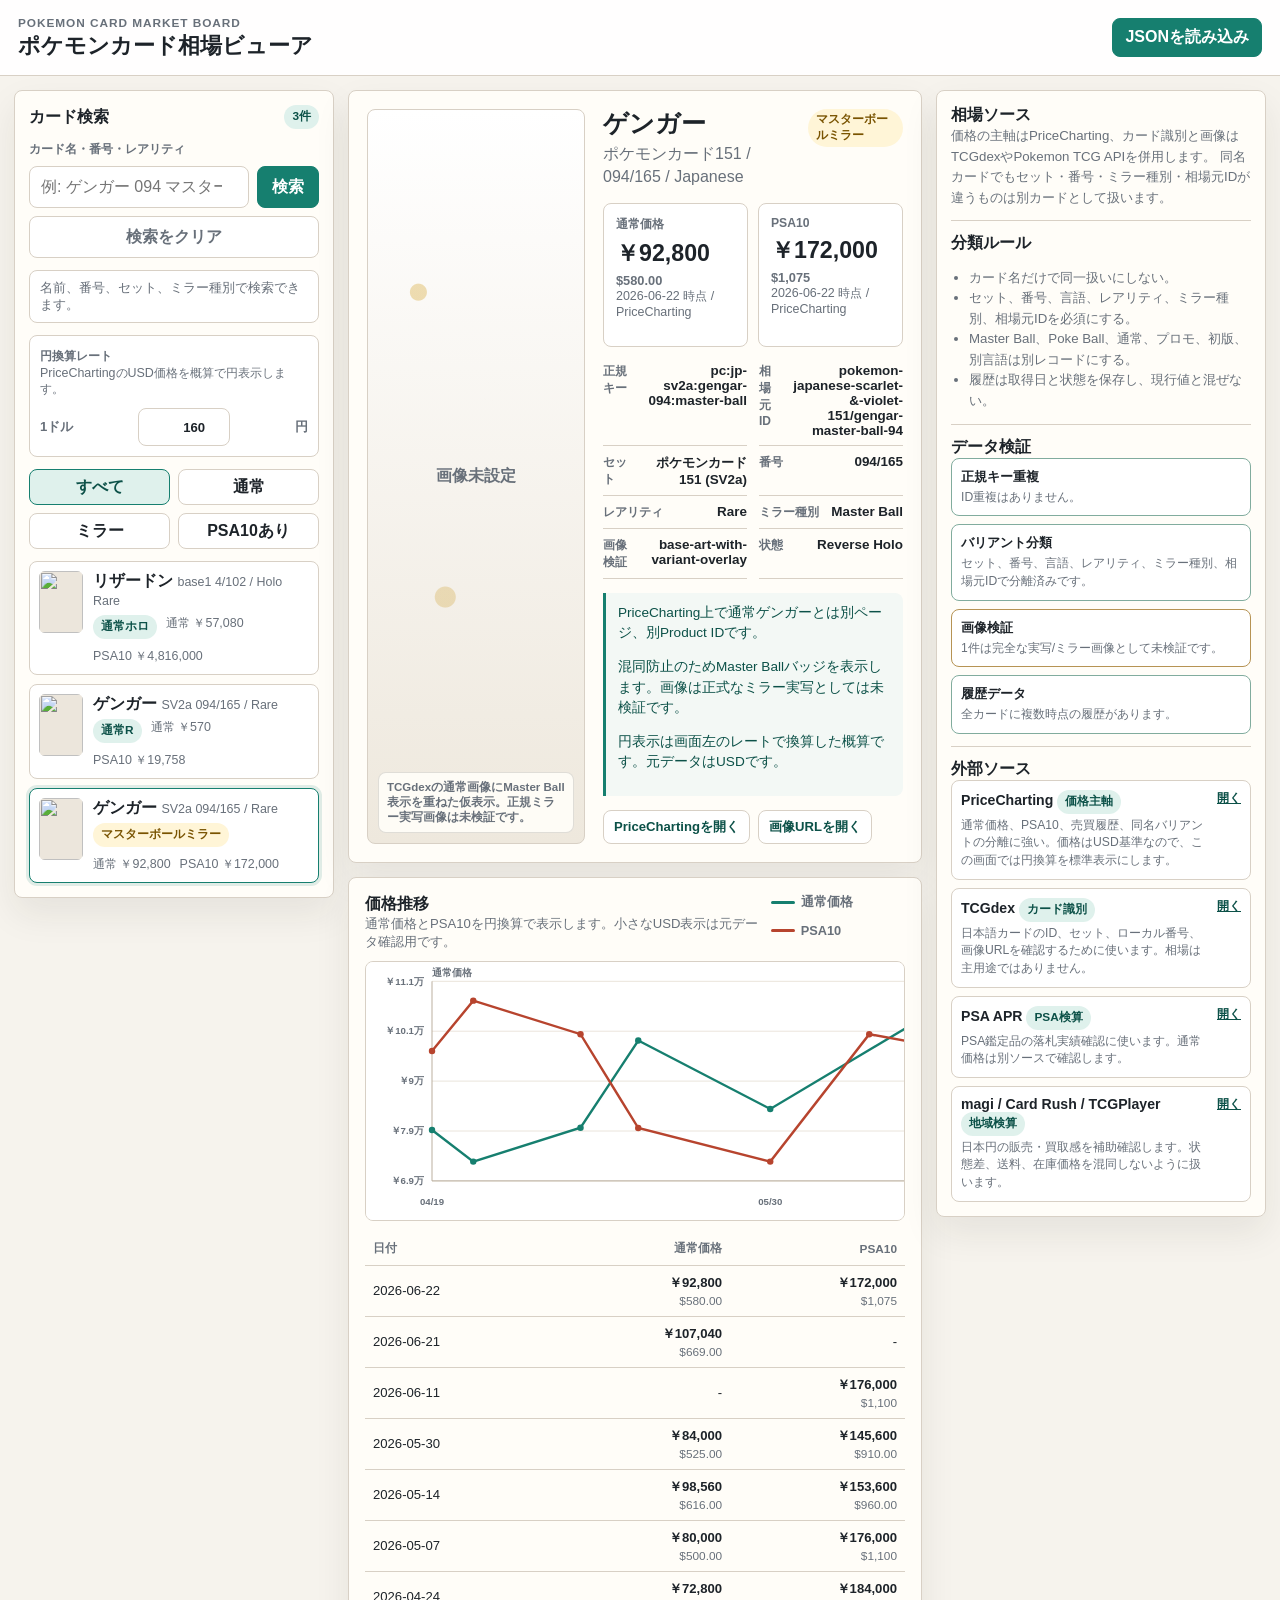
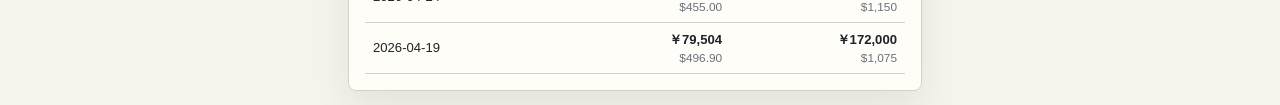
==== pokemon-market/index.html @ e5e0d949 "fix pokemon market search and yen display" ====
<!doctype html>
<html lang="ja">
<head>
  <meta charset="utf-8">
  <meta name="viewport" content="width=device-width, initial-scale=1">
  <title>Pokemon Card Market Viewer</title>
  <link rel="icon" href="data:,">
  <link rel="stylesheet" href="styles.css">
</head>
<body>
  <header class="topbar">
    <div>
      <p class="eyebrow">Pokemon card market board</p>
      <h1>ポケモンカード相場ビューア</h1>
    </div>
    <div class="topbar-actions">
      <label class="import-button" for="catalogImport">JSONを読み込み</label>
      <input id="catalogImport" type="file" accept="application/json,.json">
    </div>
  </header>

  <main class="workspace">
    <aside class="catalog-panel" aria-label="カード検索">
      <div class="panel-heading">
        <h2>カード検索</h2>
        <span id="cardCount" class="count-pill">0件</span>
      </div>

      <form id="searchForm" class="search-form">
        <label class="field-label" for="searchInput">カード名・番号・レアリティ</label>
        <div class="search-row">
          <input id="searchInput" class="search-input" type="search" autocomplete="off" placeholder="例: ゲンガー 094 マスターボール">
          <button class="search-button" type="submit">検索</button>
        </div>
        <button id="clearSearch" class="clear-button" type="button">検索をクリア</button>
      </form>

      <div id="searchAssist" class="search-assist" role="status"></div>

      <div class="fx-card">
        <div>
          <label class="field-label" for="fxRateInput">円換算レート</label>
          <p class="small-copy">PriceChartingのUSD価格を概算で円表示します。</p>
        </div>
        <div class="rate-row">
          <span>1ドル</span>
          <input id="fxRateInput" class="rate-input" type="number" min="1" step="0.1" value="160">
          <span>円</span>
        </div>
      </div>

      <div class="filter-row" aria-label="絞り込み">
        <button type="button" class="filter-button active" data-filter="all">すべて</button>
        <button type="button" class="filter-button" data-filter="standard">通常</button>
        <button type="button" class="filter-button" data-filter="mirror">ミラー</button>
        <button type="button" class="filter-button" data-filter="psa">PSA10あり</button>
      </div>

      <div id="cardList" class="card-list"></div>
    </aside>

    <section class="detail-panel" aria-live="polite">
      <div id="cardDetail" class="detail-content"></div>
      <section class="chart-section" aria-labelledby="chartTitle">
        <div class="section-heading">
          <div>
            <h2 id="chartTitle">価格推移</h2>
            <p>通常価格とPSA10を円換算で表示します。小さなUSD表示は元データ確認用です。</p>
          </div>
          <div class="legend" aria-label="凡例">
            <span><i class="legend-line raw"></i>通常価格</span>
            <span><i class="legend-line psa"></i>PSA10</span>
          </div>
        </div>
        <div id="priceChart" class="chart-wrap"></div>
        <div id="historyTable" class="history-table-wrap"></div>
      </section>
    </section>

    <aside class="source-panel" aria-label="出典と分類ルール">
      <section class="source-block">
        <h2>相場ソース</h2>
        <p>
          価格の主軸はPriceCharting、カード識別と画像はTCGdexやPokemon TCG APIを併用します。
          同名カードでもセット・番号・ミラー種別・相場元IDが違うものは別カードとして扱います。
        </p>
      </section>
      <section class="source-block">
        <h2>分類ルール</h2>
        <ul class="rule-list">
          <li>カード名だけで同一扱いにしない。</li>
          <li>セット、番号、言語、レアリティ、ミラー種別、相場元IDを必須にする。</li>
          <li>Master Ball、Poke Ball、通常、プロモ、初版、別言語は別レコードにする。</li>
          <li>履歴は取得日と状態を保存し、現行値と混ぜない。</li>
        </ul>
      </section>
      <section class="source-block">
        <h2>データ検証</h2>
        <div id="validationList" class="validation-list"></div>
      </section>
      <section class="source-block">
        <h2>外部ソース</h2>
        <div id="sourceList" class="source-list"></div>
      </section>
    </aside>
  </main>

  <script src="app.js" defer></script>
</body>
</html>
---- pokemon-market/styles.css ----
:root {
  color-scheme: light;
  --bg: #f6f3ed;
  --surface: #fffdf8;
  --surface-strong: #ffffff;
  --ink: #1d2329;
  --muted: #68707a;
  --line: #d8d0c5;
  --line-strong: #b9ad9c;
  --accent: #167f6f;
  --accent-dark: #0c5148;
  --accent-soft: #dff1ec;
  --danger: #b44434;
  --warning: #a06a08;
  --gold: #d5a21d;
  --raw: #167f6f;
  --psa: #b7442e;
  --shadow: 0 16px 36px rgba(41, 32, 22, .08);
}

* {
  box-sizing: border-box;
}

body {
  margin: 0;
  min-height: 100vh;
  background: var(--bg);
  color: var(--ink);
  font-family: -apple-system, BlinkMacSystemFont, "Segoe UI", "Noto Sans JP", sans-serif;
}

button,
input {
  font: inherit;
}

button {
  cursor: pointer;
}

a {
  color: var(--accent-dark);
}

.topbar {
  min-height: 76px;
  padding: 14px 18px;
  border-bottom: 1px solid var(--line);
  background: color-mix(in srgb, var(--surface-strong) 92%, transparent);
  display: flex;
  align-items: center;
  justify-content: space-between;
  gap: 16px;
  position: sticky;
  top: 0;
  z-index: 5;
}

.eyebrow {
  margin: 0 0 3px;
  color: var(--muted);
  font-size: .74rem;
  font-weight: 800;
  letter-spacing: .08em;
  text-transform: uppercase;
}

h1,
h2,
h3,
p {
  margin-top: 0;
}

h1 {
  margin-bottom: 0;
  font-size: 1.35rem;
  line-height: 1.25;
}

h2 {
  margin-bottom: 0;
  font-size: 1rem;
}

.topbar-actions {
  display: flex;
  align-items: center;
  gap: 8px;
}

#catalogImport {
  position: absolute;
  inline-size: 1px;
  block-size: 1px;
  opacity: 0;
  pointer-events: none;
}

.import-button {
  display: inline-flex;
  align-items: center;
  min-height: 38px;
  padding: 8px 12px;
  border: 1px solid var(--accent);
  border-radius: 8px;
  background: var(--accent);
  color: #fff;
  font-weight: 750;
  white-space: nowrap;
}

.workspace {
  display: grid;
  grid-template-columns: 320px minmax(0, 1fr) 330px;
  gap: 14px;
  padding: 14px;
  min-height: calc(100vh - 77px);
}

.catalog-panel,
.detail-panel,
.source-panel {
  min-width: 0;
}

.catalog-panel,
.source-panel {
  align-self: start;
  border: 1px solid var(--line);
  border-radius: 8px;
  background: var(--surface);
  box-shadow: var(--shadow);
}

.catalog-panel {
  padding: 14px;
  display: grid;
  gap: 12px;
}

.detail-panel {
  display: grid;
  gap: 14px;
}

.detail-content,
.chart-section {
  min-width: 0;
  border: 1px solid var(--line);
  border-radius: 8px;
  background: var(--surface);
  box-shadow: var(--shadow);
}

.panel-heading,
.section-heading,
.price-row,
.identity-row,
.source-card {
  display: flex;
  align-items: center;
  justify-content: space-between;
  gap: 10px;
}

.count-pill,
.status-pill,
.variant-pill {
  display: inline-flex;
  align-items: center;
  min-height: 24px;
  padding: 3px 8px;
  border-radius: 999px;
  background: var(--accent-soft);
  color: var(--accent-dark);
  font-size: .74rem;
  font-weight: 800;
}

.variant-pill.master {
  background: #fff5d7;
  color: #795300;
}

.field-label {
  color: var(--muted);
  font-size: .76rem;
  font-weight: 800;
}

.search-form {
  display: grid;
  gap: 8px;
}

.search-row,
.rate-row {
  display: flex;
  align-items: center;
  gap: 8px;
}

.search-input {
  width: 100%;
  min-height: 42px;
  border: 1px solid var(--line);
  border-radius: 8px;
  background: #fff;
  color: var(--ink);
  padding: 9px 11px;
  outline: none;
}

.search-input:focus {
  border-color: var(--accent);
  box-shadow: 0 0 0 3px rgba(22, 127, 111, .16);
}

.search-button,
.clear-button {
  min-height: 42px;
  border-radius: 8px;
  font-weight: 800;
}

.search-button {
  flex: 0 0 auto;
  border: 1px solid var(--accent);
  background: var(--accent);
  color: #fff;
  padding: 0 14px;
}

.clear-button {
  border: 1px solid var(--line);
  background: #fff;
  color: var(--muted);
}

.search-assist {
  min-height: 34px;
  border: 1px solid var(--line);
  border-radius: 8px;
  background: #fff;
  color: var(--muted);
  padding: 8px 10px;
  font-size: .8rem;
  line-height: 1.35;
}

.fx-card {
  display: grid;
  gap: 10px;
  border: 1px solid var(--line);
  border-radius: 8px;
  background: #fff;
  padding: 10px;
}

.fx-card p {
  margin-bottom: 0;
}

.rate-row {
  justify-content: space-between;
  color: var(--muted);
  font-size: .82rem;
  font-weight: 800;
}

.rate-input {
  width: 92px;
  min-height: 38px;
  border: 1px solid var(--line);
  border-radius: 8px;
  color: var(--ink);
  padding: 7px 9px;
  text-align: right;
}

.filter-row {
  display: grid;
  grid-template-columns: repeat(2, minmax(0, 1fr));
  gap: 8px;
}

.filter-button {
  min-height: 36px;
  border: 1px solid var(--line);
  border-radius: 8px;
  background: #fff;
  color: var(--ink);
  font-weight: 750;
}

.filter-button.active {
  border-color: var(--accent);
  background: var(--accent-soft);
  color: var(--accent-dark);
}

.card-list {
  display: grid;
  gap: 9px;
}

.card-button {
  width: 100%;
  border: 1px solid var(--line);
  border-radius: 8px;
  background: #fff;
  color: inherit;
  padding: 9px;
  display: grid;
  grid-template-columns: 44px minmax(0, 1fr);
  gap: 10px;
  text-align: left;
}

.card-button.active {
  border-color: var(--accent);
  box-shadow: 0 0 0 3px rgba(22, 127, 111, .13);
}

.thumb {
  width: 44px;
  height: 62px;
  border-radius: 6px;
  background: #ece6dc;
  overflow: hidden;
  display: grid;
  place-items: center;
  color: var(--muted);
  font-size: .66rem;
  font-weight: 800;
}

.thumb img,
.card-image img {
  display: block;
  width: 100%;
  height: 100%;
  object-fit: cover;
}

.card-title {
  font-weight: 850;
  line-height: 1.25;
}

.card-meta,
.card-price-line,
.small-copy {
  color: var(--muted);
  font-size: .78rem;
  line-height: 1.35;
}

.card-price-line {
  margin-top: 5px;
  display: flex;
  gap: 9px;
  flex-wrap: wrap;
}

.empty-state {
  border: 1px dashed var(--line-strong);
  border-radius: 8px;
  padding: 18px;
  color: var(--muted);
  text-align: center;
}

.external-search-card {
  display: grid;
  gap: 10px;
  border: 1px dashed var(--line-strong);
  border-radius: 8px;
  background: #fff;
  padding: 14px;
}

.external-search-card h3 {
  margin: 0;
  font-size: .96rem;
}

.external-search-card p {
  margin: 0;
  color: var(--muted);
  font-size: .84rem;
  line-height: 1.45;
}

.card-overview {
  padding: 18px;
  display: grid;
  grid-template-columns: 218px minmax(0, 1fr);
  gap: 18px;
}

.card-image {
  min-height: 304px;
  border: 1px solid var(--line);
  border-radius: 8px;
  background: linear-gradient(180deg, #ffffff, #eee8dd);
  position: relative;
  overflow: hidden;
  display: grid;
  place-items: center;
}

.card-image img {
  object-fit: contain;
  padding: 10px;
}

.image-fallback {
  padding: 16px;
  color: var(--muted);
  text-align: center;
  font-weight: 800;
}

.foil-master::after {
  content: "";
  position: absolute;
  inset: 12px;
  border-radius: 8px;
  background:
    radial-gradient(circle at 20% 24%, rgba(213, 162, 29, .32) 0 8px, transparent 9px),
    radial-gradient(circle at 58% 38%, rgba(255, 255, 255, .32) 0 9px, transparent 10px),
    radial-gradient(circle at 34% 67%, rgba(213, 162, 29, .26) 0 10px, transparent 11px);
  mix-blend-mode: multiply;
  pointer-events: none;
}

.image-badge {
  position: absolute;
  left: 10px;
  right: 10px;
  bottom: 10px;
  border: 1px solid rgba(0, 0, 0, .12);
  border-radius: 8px;
  background: rgba(255, 253, 248, .92);
  padding: 7px 8px;
  color: var(--muted);
  font-size: .72rem;
  font-weight: 800;
}

.detail-main {
  min-width: 0;
  display: grid;
  gap: 14px;
}

.title-row {
  display: flex;
  justify-content: space-between;
  gap: 12px;
  align-items: flex-start;
}

.detail-title {
  margin: 0 0 4px;
  font-size: 1.55rem;
  line-height: 1.18;
}

.detail-subtitle {
  margin: 0;
  color: var(--muted);
  line-height: 1.45;
}

.price-grid {
  display: grid;
  grid-template-columns: repeat(2, minmax(0, 1fr));
  gap: 10px;
}

.price-box {
  border: 1px solid var(--line);
  border-radius: 8px;
  background: #fff;
  padding: 12px;
}

.price-label {
  margin: 0 0 5px;
  color: var(--muted);
  font-size: .76rem;
  font-weight: 850;
}

.price-value {
  margin: 0;
  font-size: 1.45rem;
  font-weight: 900;
}

.price-subvalue {
  margin: 4px 0 0;
  color: var(--muted);
  font-size: .8rem;
  font-weight: 800;
}

.identity-grid {
  display: grid;
  grid-template-columns: repeat(2, minmax(0, 1fr));
  gap: 8px 12px;
  padding-top: 2px;
}

.identity-row {
  align-items: flex-start;
  border-bottom: 1px solid var(--line);
  padding-bottom: 7px;
}

.identity-row span:first-child {
  color: var(--muted);
  font-size: .75rem;
  font-weight: 800;
}

.identity-row span:last-child {
  text-align: right;
  font-size: .84rem;
  font-weight: 700;
}

.notes {
  border-left: 3px solid var(--accent);
  background: #f3f8f5;
  border-radius: 0 8px 8px 0;
  padding: 10px 12px;
  color: var(--accent-dark);
  font-size: .85rem;
  line-height: 1.5;
}

.source-link-row {
  display: flex;
  flex-wrap: wrap;
  gap: 8px;
}

.source-link {
  min-height: 34px;
  border: 1px solid var(--line);
  border-radius: 8px;
  background: #fff;
  padding: 7px 10px;
  font-size: .82rem;
  font-weight: 800;
  text-decoration: none;
}

.chart-section {
  padding: 16px;
}

.section-heading {
  align-items: flex-start;
  margin-bottom: 10px;
}

.section-heading p {
  margin-bottom: 0;
  color: var(--muted);
  font-size: .82rem;
}

.legend {
  display: flex;
  gap: 12px;
  flex-wrap: wrap;
  color: var(--muted);
  font-size: .8rem;
  font-weight: 800;
}

.legend span {
  display: inline-flex;
  align-items: center;
  gap: 6px;
}

.legend-line {
  width: 24px;
  height: 3px;
  border-radius: 999px;
}

.legend-line.raw {
  background: var(--raw);
}

.legend-line.psa {
  background: var(--psa);
}

.chart-wrap {
  width: 100%;
  max-width: 100%;
  min-width: 0;
  overflow-x: auto;
  border: 1px solid var(--line);
  border-radius: 8px;
  background: #fff;
}

.price-chart {
  display: block;
  width: 100%;
  min-width: 660px;
  height: auto;
}

.axis-label,
.tick-label {
  fill: var(--muted);
  font-size: 12px;
  font-weight: 700;
}

.grid-line {
  stroke: #e5ded3;
  stroke-width: 1;
}

.axis-line {
  stroke: var(--line-strong);
  stroke-width: 1.2;
}

.line-raw {
  fill: none;
  stroke: var(--raw);
  stroke-width: 3;
}

.line-psa {
  fill: none;
  stroke: var(--psa);
  stroke-width: 3;
}

.point-raw {
  fill: var(--raw);
}

.point-psa {
  fill: var(--psa);
}

.history-table-wrap {
  margin-top: 12px;
  overflow-x: auto;
}

.history-table {
  width: 100%;
  border-collapse: collapse;
  font-size: .82rem;
}

.history-table th,
.history-table td {
  border-bottom: 1px solid var(--line);
  padding: 8px;
  text-align: right;
}

.history-table th:first-child,
.history-table td:first-child {
  text-align: left;
}

.history-table th {
  color: var(--muted);
  font-size: .74rem;
  text-transform: uppercase;
}

.table-yen,
.table-usd {
  display: block;
}

.table-yen {
  font-weight: 800;
}

.table-usd {
  margin-top: 2px;
  color: var(--muted);
  font-size: .74rem;
}

.source-panel {
  padding: 14px;
  display: grid;
  gap: 12px;
}

.source-block {
  border-bottom: 1px solid var(--line);
  padding-bottom: 12px;
}

.source-block:last-child {
  border-bottom: 0;
  padding-bottom: 0;
}

.source-block p,
.rule-list {
  margin-bottom: 0;
  color: var(--muted);
  font-size: .83rem;
  line-height: 1.55;
}

.rule-list {
  padding-left: 18px;
}

.validation-list,
.source-list {
  display: grid;
  gap: 8px;
}

.validation-item,
.source-card {
  border: 1px solid var(--line);
  border-radius: 8px;
  background: #fff;
  padding: 9px;
}

.validation-item {
  display: grid;
  gap: 3px;
}

.validation-item.good {
  border-color: color-mix(in srgb, var(--accent) 45%, var(--line));
}

.validation-item.warn {
  border-color: color-mix(in srgb, var(--warning) 60%, var(--line));
}

.validation-title {
  font-size: .82rem;
  font-weight: 850;
}

.validation-copy,
.source-copy {
  color: var(--muted);
  font-size: .76rem;
  line-height: 1.45;
}

.source-card {
  align-items: flex-start;
}

.source-card h3 {
  margin: 0 0 3px;
  font-size: .88rem;
}

.source-card a {
  flex: 0 0 auto;
  font-size: .76rem;
  font-weight: 850;
}

@media (max-width: 1180px) {
  .workspace {
    grid-template-columns: 300px minmax(0, 1fr);
  }

  .source-panel {
    grid-column: 1 / -1;
    grid-template-columns: repeat(2, minmax(0, 1fr));
  }
}

@media (max-width: 780px) {
  .topbar {
    position: static;
    align-items: flex-start;
    flex-direction: column;
  }

  .workspace {
    grid-template-columns: 1fr;
    padding: 10px;
  }

  .card-overview {
    grid-template-columns: 1fr;
  }

  .card-image {
    min-height: 390px;
  }

  .source-panel {
    grid-template-columns: 1fr;
  }

  .identity-grid,
  .price-grid {
    grid-template-columns: 1fr;
  }

  .section-heading,
  .title-row {
    flex-direction: column;
  }
}

@media (max-width: 430px) {
  .topbar {
    padding: 12px;
  }

  h1 {
    font-size: 1.18rem;
  }

  .detail-title {
    font-size: 1.28rem;
  }

  .card-image {
    min-height: 330px;
  }
}
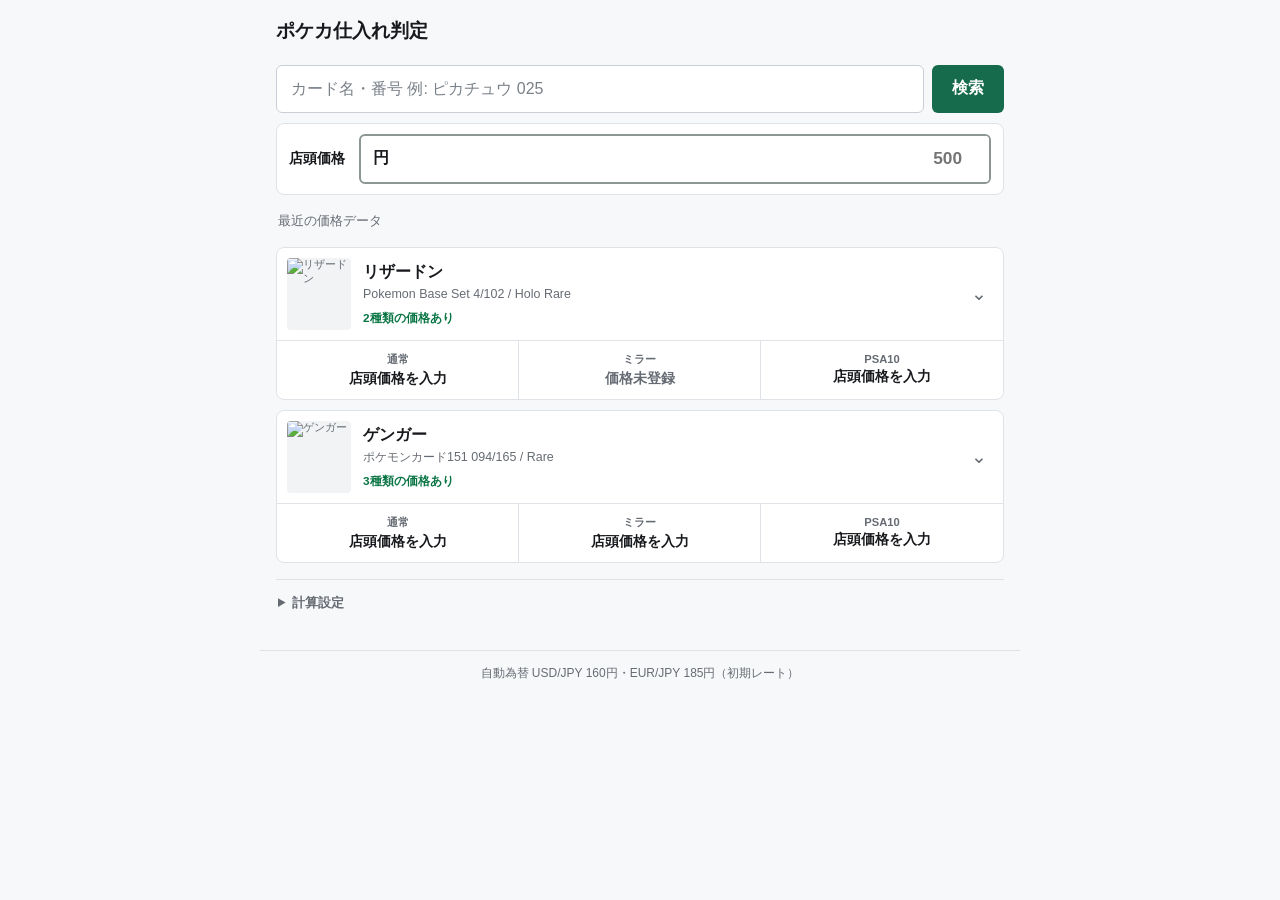
==== commit 90e7f60e: "feat(pokemon-market): publish mobile sourcing app" ====
--- a/pokemon-market/index.html
+++ b/pokemon-market/index.html
@@ -2,109 +2,71 @@
 <html lang="ja">
 <head>
   <meta charset="utf-8">
-  <meta name="viewport" content="width=device-width, initial-scale=1">
-  <title>Pokemon Card Market Viewer</title>
+  <meta name="viewport" content="width=device-width, initial-scale=1, viewport-fit=cover">
+  <meta name="theme-color" content="#f7f8fa">
+  <meta name="apple-mobile-web-app-capable" content="yes">
+  <title>ポケカ仕入れ判定</title>
   <link rel="icon" href="data:,">
-  <link rel="stylesheet" href="styles.css">
+  <link rel="manifest" href="manifest.webmanifest">
+  <link rel="stylesheet" href="styles.css?v=8">
 </head>
 <body>
-  <header class="topbar">
-    <div>
-      <p class="eyebrow">Pokemon card market board</p>
-      <h1>ポケモンカード相場ビューア</h1>
-    </div>
-    <div class="topbar-actions">
-      <label class="import-button" for="catalogImport">JSONを読み込み</label>
-      <input id="catalogImport" type="file" accept="application/json,.json">
-    </div>
+  <header class="app-header">
+    <h1>ポケカ仕入れ判定</h1>
   </header>
 
-  <main class="workspace">
-    <aside class="catalog-panel" aria-label="カード検索">
-      <div class="panel-heading">
-        <h2>カード検索</h2>
-        <span id="cardCount" class="count-pill">0件</span>
-      </div>
-
-      <form id="searchForm" class="search-form">
-        <label class="field-label" for="searchInput">カード名・番号・レアリティ</label>
+  <main class="app-main">
+    <section class="search-section" aria-labelledby="searchTitle">
+      <h2 id="searchTitle" class="visually-hidden">カード検索</h2>
+      <form id="searchForm" class="search-form" role="search">
+        <label class="visually-hidden" for="searchInput">カード名またはカード番号</label>
         <div class="search-row">
-          <input id="searchInput" class="search-input" type="search" autocomplete="off" placeholder="例: ゲンガー 094 マスターボール">
+          <input
+            id="searchInput"
+            class="search-input"
+            type="search"
+            enterkeyhint="search"
+            autocomplete="off"
+            placeholder="カード名・番号 例: ピカチュウ 025"
+          >
           <button class="search-button" type="submit">検索</button>
         </div>
-        <button id="clearSearch" class="clear-button" type="button">検索をクリア</button>
       </form>
 
-      <div id="searchAssist" class="search-assist" role="status"></div>
-
-      <div class="fx-card">
-        <div>
-          <label class="field-label" for="fxRateInput">円換算レート</label>
-          <p class="small-copy">PriceChartingのUSD価格を概算で円表示します。</p>
-        </div>
-        <div class="rate-row">
-          <span>1ドル</span>
-          <input id="fxRateInput" class="rate-input" type="number" min="1" step="0.1" value="160">
-          <span>円</span>
+      <div class="store-price-row">
+        <label for="purchasePriceInput">店頭価格</label>
+        <div class="store-price-input">
+          <span aria-hidden="true">円</span>
+          <input id="purchasePriceInput" type="number" min="0" step="1" inputmode="numeric" placeholder="500">
         </div>
       </div>
 
-      <div class="filter-row" aria-label="絞り込み">
-        <button type="button" class="filter-button active" data-filter="all">すべて</button>
-        <button type="button" class="filter-button" data-filter="standard">通常</button>
-        <button type="button" class="filter-button" data-filter="mirror">ミラー</button>
-        <button type="button" class="filter-button" data-filter="psa">PSA10あり</button>
+      <div class="result-toolbar">
+        <p id="searchStatus" class="search-status" role="status">カードを検索してください</p>
+        <button id="clearSearch" class="clear-search" type="button" hidden>クリア</button>
       </div>
 
-      <div id="cardList" class="card-list"></div>
-    </aside>
-
-    <section class="detail-panel" aria-live="polite">
-      <div id="cardDetail" class="detail-content"></div>
-      <section class="chart-section" aria-labelledby="chartTitle">
-        <div class="section-heading">
-          <div>
-            <h2 id="chartTitle">価格推移</h2>
-            <p>通常価格とPSA10を円換算で表示します。小さなUSD表示は元データ確認用です。</p>
-          </div>
-          <div class="legend" aria-label="凡例">
-            <span><i class="legend-line raw"></i>通常価格</span>
-            <span><i class="legend-line psa"></i>PSA10</span>
-          </div>
-        </div>
-        <div id="priceChart" class="chart-wrap"></div>
-        <div id="historyTable" class="history-table-wrap"></div>
-      </section>
+      <div id="cardList" class="card-list" aria-live="polite"></div>
     </section>
 
-    <aside class="source-panel" aria-label="出典と分類ルール">
-      <section class="source-block">
-        <h2>相場ソース</h2>
-        <p>
-          価格の主軸はPriceCharting、カード識別と画像はTCGdexやPokemon TCG APIを併用します。
-          同名カードでもセット・番号・ミラー種別・相場元IDが違うものは別カードとして扱います。
-        </p>
-      </section>
-      <section class="source-block">
-        <h2>分類ルール</h2>
-        <ul class="rule-list">
-          <li>カード名だけで同一扱いにしない。</li>
-          <li>セット、番号、言語、レアリティ、ミラー種別、相場元IDを必須にする。</li>
-          <li>Master Ball、Poke Ball、通常、プロモ、初版、別言語は別レコードにする。</li>
-          <li>履歴は取得日と状態を保存し、現行値と混ぜない。</li>
-        </ul>
-      </section>
-      <section class="source-block">
-        <h2>データ検証</h2>
-        <div id="validationList" class="validation-list"></div>
-      </section>
-      <section class="source-block">
-        <h2>外部ソース</h2>
-        <div id="sourceList" class="source-list"></div>
-      </section>
-    </aside>
+    <details class="calculator-settings">
+      <summary>計算設定</summary>
+      <div class="settings-grid">
+        <label>eBay手数料 (%)<input id="feeRateInput" type="number" min="0" max="100" step="0.1"></label>
+        <label>海外送料 (円)<input id="internationalShippingInput" type="number" min="0" step="1"></label>
+        <label>梱包費 (円)<input id="packingCostInput" type="number" min="0" step="1"></label>
+        <label>為替余裕率 (%)<input id="fxBufferRateInput" type="number" min="0" max="100" step="0.1"></label>
+        <label>目標利益 (円)<input id="targetProfitInput" type="number" min="0" step="1"></label>
+        <label>目標ROI (%)<input id="targetRoiInput" type="number" min="0" step="1"></label>
+      </div>
+    </details>
   </main>
 
-  <script src="app.js" defer></script>
+  <footer class="app-footer">
+    <p id="fxStatus" role="status">為替レートを取得中</p>
+  </footer>
+
+  <div id="notification" class="notification" role="status" aria-live="polite" aria-atomic="true"></div>
+  <script type="module" src="app.js?v=8"></script>
 </body>
 </html>
--- a/pokemon-market/styles.css
+++ b/pokemon-market/styles.css
@@ -1,33 +1,37 @@
 :root {
   color-scheme: light;
-  --bg: #f6f3ed;
-  --surface: #fffdf8;
-  --surface-strong: #ffffff;
-  --ink: #1d2329;
-  --muted: #68707a;
-  --line: #d8d0c5;
-  --line-strong: #b9ad9c;
-  --accent: #167f6f;
-  --accent-dark: #0c5148;
-  --accent-soft: #dff1ec;
-  --danger: #b44434;
-  --warning: #a06a08;
-  --gold: #d5a21d;
-  --raw: #167f6f;
-  --psa: #b7442e;
-  --shadow: 0 16px 36px rgba(41, 32, 22, .08);
+  font-family: Inter, "Noto Sans JP", "Yu Gothic UI", Meiryo, sans-serif;
+  --bg: #f7f8fa;
+  --surface: #ffffff;
+  --surface-muted: #f1f3f5;
+  --text: #17191c;
+  --muted: #666b73;
+  --line: #dfe3e8;
+  --brand: #176b4d;
+  --brand-dark: #0d5139;
+  --positive: #087443;
+  --positive-bg: #e8f7ef;
+  --negative: #b42318;
+  --negative-bg: #fff0ee;
+  --focus: #176b4d;
+  --shadow: 0 8px 24px rgb(23 25 28 / 8%);
 }
 
 * {
   box-sizing: border-box;
 }
 
+html {
+  background: var(--bg);
+}
+
 body {
+  min-width: 320px;
+  min-height: 100vh;
   margin: 0;
-  min-height: 100vh;
+  color: var(--text);
   background: var(--bg);
-  color: var(--ink);
-  font-family: -apple-system, BlinkMacSystemFont, "Segoe UI", "Noto Sans JP", sans-serif;
+  letter-spacing: 0;
 }
 
 button,
@@ -39,812 +43,548 @@
   cursor: pointer;
 }
 
-a {
-  color: var(--accent-dark);
-}
-
-.topbar {
-  min-height: 76px;
-  padding: 14px 18px;
-  border-bottom: 1px solid var(--line);
-  background: color-mix(in srgb, var(--surface-strong) 92%, transparent);
+button:focus-visible,
+input:focus-visible,
+summary:focus-visible {
+  outline: 3px solid color-mix(in srgb, var(--focus) 30%, transparent);
+  outline-offset: 2px;
+}
+
+.visually-hidden {
+  position: absolute;
+  width: 1px;
+  height: 1px;
+  padding: 0;
+  margin: -1px;
+  overflow: hidden;
+  clip: rect(0, 0, 0, 0);
+  white-space: nowrap;
+  border: 0;
+}
+
+.app-header {
+  width: min(100%, 760px);
+  margin: 0 auto;
+  padding: max(18px, env(safe-area-inset-top)) 16px 12px;
+}
+
+.app-header h1 {
+  margin: 0;
+  font-size: 1.2rem;
+  line-height: 1.4;
+  font-weight: 800;
+}
+
+.app-main {
+  width: min(100%, 760px);
+  margin: 0 auto;
+  padding: 0 12px 24px;
+}
+
+.search-section {
+  min-width: 0;
+}
+
+.search-form {
+  position: sticky;
+  top: 0;
+  z-index: 10;
+  padding: 8px 0;
+  background: color-mix(in srgb, var(--bg) 94%, transparent);
+  backdrop-filter: blur(12px);
+}
+
+.search-row {
+  display: grid;
+  grid-template-columns: minmax(0, 1fr) auto;
+  gap: 8px;
+}
+
+.search-input {
+  width: 100%;
+  min-width: 0;
+  min-height: 48px;
+  padding: 0 14px;
+  color: var(--text);
+  background: var(--surface);
+  border: 1px solid #c9ced5;
+  border-radius: 6px;
+  font-size: 16px;
+}
+
+.search-input::placeholder {
+  color: #7a8088;
+}
+
+.search-button {
+  min-width: 72px;
+  min-height: 48px;
+  padding: 0 16px;
+  color: #fff;
+  background: var(--brand);
+  border: 0;
+  border-radius: 6px;
+  font-weight: 800;
+}
+
+.search-button:active {
+  background: var(--brand-dark);
+}
+
+.store-price-row {
+  display: grid;
+  grid-template-columns: auto minmax(0, 1fr);
+  align-items: center;
+  gap: 14px;
+  margin: 2px 0 8px;
+  padding: 10px 12px;
+  background: var(--surface);
+  border: 1px solid var(--line);
+  border-radius: 8px;
+}
+
+.store-price-row label {
+  font-size: 0.9rem;
+  font-weight: 900;
+}
+
+.store-price-input {
+  display: grid;
+  grid-template-columns: auto minmax(0, 1fr);
+  align-items: center;
+  overflow: hidden;
+  border: 2px solid #8d9791;
+  border-radius: 6px;
+}
+
+.store-price-input:focus-within {
+  border-color: var(--brand);
+}
+
+.store-price-input span {
+  padding-left: 12px;
+  font-weight: 800;
+}
+
+.store-price-input input {
+  width: 100%;
+  min-width: 0;
+  min-height: 46px;
+  padding: 0 12px 0 6px;
+  text-align: right;
+  border: 0;
+  outline: 0;
+  font-size: 1.08rem;
+  font-weight: 900;
+}
+
+.result-toolbar {
+  display: flex;
+  min-height: 36px;
+  align-items: center;
+  justify-content: space-between;
+  gap: 12px;
+  margin: 2px 2px 8px;
+}
+
+.search-status {
+  margin: 0;
+  color: var(--muted);
+  font-size: 0.84rem;
+  line-height: 1.5;
+}
+
+.clear-search {
+  flex: none;
+  min-height: 44px;
+  padding: 6px 0 6px 12px;
+  color: var(--brand-dark);
+  background: transparent;
+  border: 0;
+  font-size: 0.84rem;
+  font-weight: 700;
+}
+
+.card-list {
+  display: grid;
+  gap: 8px;
+}
+
+.result-card {
+  overflow: hidden;
+  background: var(--surface);
+  border: 1px solid var(--line);
+  border-radius: 8px;
+}
+
+.result-card.expanded {
+  border-color: #aeb8b2;
+  box-shadow: var(--shadow);
+}
+
+.card-toggle {
+  display: grid;
+  width: 100%;
+  min-height: 92px;
+  grid-template-columns: 64px minmax(0, 1fr) auto;
+  align-items: center;
+  gap: 12px;
+  padding: 10px;
+  color: inherit;
+  text-align: left;
+  background: transparent;
+  border: 0;
+}
+
+.card-thumb {
+  display: grid;
+  width: 64px;
+  height: 72px;
+  place-items: center;
+  overflow: hidden;
+  color: var(--muted);
+  background: var(--surface-muted);
+  border-radius: 4px;
+  font-size: 0.68rem;
+}
+
+.card-thumb img {
+  width: 100%;
+  height: 100%;
+  object-fit: contain;
+}
+
+.card-copy {
+  min-width: 0;
+}
+
+.card-name {
+  display: block;
+  overflow: hidden;
+  color: var(--text);
+  font-size: 1rem;
+  font-weight: 800;
+  line-height: 1.35;
+  text-overflow: ellipsis;
+  white-space: nowrap;
+}
+
+.card-meta {
+  display: block;
+  margin-top: 4px;
+  overflow: hidden;
+  color: var(--muted);
+  font-size: 0.78rem;
+  line-height: 1.4;
+  text-overflow: ellipsis;
+  white-space: nowrap;
+}
+
+.price-availability {
+  display: inline-block;
+  margin-top: 7px;
+  color: var(--positive);
+  font-size: 0.74rem;
+  font-weight: 800;
+}
+
+.price-availability.none {
+  color: var(--muted);
+}
+
+.toggle-mark {
+  display: grid;
+  width: 28px;
+  height: 28px;
+  place-items: center;
+  color: var(--muted);
+  font-size: 1.2rem;
+  transform: rotate(0deg);
+  transition: transform 160ms ease;
+}
+
+.expanded .toggle-mark {
+  transform: rotate(180deg);
+}
+
+.profit-strip {
+  display: grid;
+  grid-template-columns: repeat(3, minmax(0, 1fr));
+  border-top: 1px solid var(--line);
+}
+
+.profit-cell {
+  display: grid;
+  min-width: 0;
+  min-height: 58px;
+  align-content: center;
+  gap: 3px;
+  padding: 7px 5px;
+  text-align: center;
+  border-right: 1px solid var(--line);
+}
+
+.profit-cell:last-child {
+  border-right: 0;
+}
+
+.profit-cell span {
+  color: var(--muted);
+  font-size: 0.7rem;
+  font-weight: 800;
+}
+
+.profit-cell strong {
+  min-width: 0;
+  overflow-wrap: anywhere;
+  font-size: clamp(0.68rem, 2.7vw, 0.86rem);
+  line-height: 1.3;
+}
+
+.profit-cell.positive strong {
+  color: var(--positive);
+}
+
+.profit-cell.negative strong {
+  color: var(--negative);
+}
+
+.profit-cell.unavailable strong {
+  color: var(--muted);
+  font-weight: 700;
+}
+
+.card-calculator {
+  padding: 0 10px 12px;
+  border-top: 1px solid var(--line);
+}
+
+.variant-list {
+  display: grid;
+  gap: 6px;
+}
+
+.variant-row {
+  display: grid;
+  grid-template-columns: minmax(72px, 0.72fr) minmax(0, 1.28fr);
+  gap: 8px;
+  min-height: 82px;
+  padding: 10px;
+  background: var(--surface-muted);
+  border-radius: 6px;
+}
+
+.variant-name {
+  align-self: start;
+  font-size: 0.88rem;
+  font-weight: 900;
+}
+
+.variant-facts {
+  display: grid;
+  gap: 3px;
+  min-width: 0;
+}
+
+.sale-line,
+.sold-line,
+.condition-line {
+  color: var(--muted);
+  font-size: 0.75rem;
+  line-height: 1.4;
+}
+
+.sold-line strong {
+  color: var(--text);
+  font-size: 1rem;
+}
+
+.profit-line {
+  margin-top: 3px;
+  color: var(--text);
+  font-size: 0.94rem;
+  font-weight: 900;
+  line-height: 1.4;
+}
+
+.profit-line.positive {
+  color: var(--positive);
+}
+
+.profit-line.negative {
+  color: var(--negative);
+}
+
+.decision-label {
+  display: inline-block;
+  width: fit-content;
+  margin-top: 2px;
+  padding: 2px 7px;
+  color: var(--positive);
+  background: var(--positive-bg);
+  border-radius: 4px;
+  font-size: 0.7rem;
+  font-weight: 900;
+}
+
+.decision-label.negative {
+  color: var(--negative);
+  background: var(--negative-bg);
+}
+
+.variant-row.unavailable {
+  min-height: 54px;
+  align-items: center;
+  color: var(--muted);
+}
+
+.unavailable-copy {
+  text-align: right;
+  font-size: 0.8rem;
+  font-weight: 700;
+}
+
+.empty-state {
+  padding: 34px 16px;
+  color: var(--muted);
+  text-align: center;
+  background: var(--surface);
+  border: 1px solid var(--line);
+  border-radius: 8px;
+  font-size: 0.88rem;
+  line-height: 1.7;
+}
+
+.loading-row {
   display: flex;
   align-items: center;
-  justify-content: space-between;
-  gap: 16px;
-  position: sticky;
-  top: 0;
-  z-index: 5;
-}
-
-.eyebrow {
-  margin: 0 0 3px;
-  color: var(--muted);
-  font-size: .74rem;
-  font-weight: 800;
-  letter-spacing: .08em;
-  text-transform: uppercase;
-}
-
-h1,
-h2,
-h3,
-p {
-  margin-top: 0;
-}
-
-h1 {
-  margin-bottom: 0;
-  font-size: 1.35rem;
-  line-height: 1.25;
-}
-
-h2 {
-  margin-bottom: 0;
-  font-size: 1rem;
-}
-
-.topbar-actions {
-  display: flex;
-  align-items: center;
-  gap: 8px;
-}
-
-#catalogImport {
-  position: absolute;
-  inline-size: 1px;
-  block-size: 1px;
+  justify-content: center;
+  gap: 9px;
+  padding: 28px;
+  color: var(--muted);
+  font-size: 0.86rem;
+}
+
+.loading-dot {
+  width: 8px;
+  height: 8px;
+  background: var(--brand);
+  border-radius: 50%;
+  animation: pulse 900ms ease-in-out infinite alternate;
+}
+
+@keyframes pulse {
+  to { opacity: 0.25; transform: scale(0.75); }
+}
+
+.calculator-settings {
+  margin-top: 16px;
+  border-top: 1px solid var(--line);
+}
+
+.calculator-settings summary {
+  padding: 14px 2px;
+  color: var(--muted);
+  font-size: 0.84rem;
+  font-weight: 800;
+  cursor: pointer;
+}
+
+.settings-grid {
+  display: grid;
+  grid-template-columns: repeat(2, minmax(0, 1fr));
+  gap: 10px;
+  padding: 0 0 12px;
+}
+
+.settings-grid label {
+  display: grid;
+  gap: 5px;
+  color: var(--muted);
+  font-size: 0.75rem;
+}
+
+.settings-grid input {
+  width: 100%;
+  min-height: 44px;
+  padding: 0 10px;
+  color: var(--text);
+  background: var(--surface);
+  border: 1px solid #c9ced5;
+  border-radius: 5px;
+  font-size: 16px;
+}
+
+.app-footer {
+  width: min(100%, 760px);
+  margin: 0 auto;
+  padding: 14px 14px max(24px, env(safe-area-inset-bottom));
+  color: var(--muted);
+  border-top: 1px solid var(--line);
+  font-size: 0.75rem;
+  text-align: center;
+}
+
+.app-footer p {
+  margin: 0;
+}
+
+.notification {
+  position: fixed;
+  right: 12px;
+  bottom: max(14px, env(safe-area-inset-bottom));
+  left: 12px;
+  z-index: 30;
+  max-width: 500px;
+  margin: auto;
+  padding: 11px 14px;
+  color: #fff;
+  text-align: center;
+  background: #20242a;
+  border-radius: 6px;
+  box-shadow: var(--shadow);
+  font-size: 0.82rem;
   opacity: 0;
   pointer-events: none;
-}
-
-.import-button {
-  display: inline-flex;
-  align-items: center;
-  min-height: 38px;
-  padding: 8px 12px;
-  border: 1px solid var(--accent);
-  border-radius: 8px;
-  background: var(--accent);
-  color: #fff;
-  font-weight: 750;
-  white-space: nowrap;
-}
-
-.workspace {
-  display: grid;
-  grid-template-columns: 320px minmax(0, 1fr) 330px;
-  gap: 14px;
-  padding: 14px;
-  min-height: calc(100vh - 77px);
-}
-
-.catalog-panel,
-.detail-panel,
-.source-panel {
-  min-width: 0;
-}
-
-.catalog-panel,
-.source-panel {
-  align-self: start;
-  border: 1px solid var(--line);
-  border-radius: 8px;
-  background: var(--surface);
-  box-shadow: var(--shadow);
-}
-
-.catalog-panel {
-  padding: 14px;
-  display: grid;
-  gap: 12px;
-}
-
-.detail-panel {
-  display: grid;
-  gap: 14px;
-}
-
-.detail-content,
-.chart-section {
-  min-width: 0;
-  border: 1px solid var(--line);
-  border-radius: 8px;
-  background: var(--surface);
-  box-shadow: var(--shadow);
-}
-
-.panel-heading,
-.section-heading,
-.price-row,
-.identity-row,
-.source-card {
-  display: flex;
-  align-items: center;
-  justify-content: space-between;
-  gap: 10px;
-}
-
-.count-pill,
-.status-pill,
-.variant-pill {
-  display: inline-flex;
-  align-items: center;
-  min-height: 24px;
-  padding: 3px 8px;
-  border-radius: 999px;
-  background: var(--accent-soft);
-  color: var(--accent-dark);
-  font-size: .74rem;
-  font-weight: 800;
-}
-
-.variant-pill.master {
-  background: #fff5d7;
-  color: #795300;
-}
-
-.field-label {
-  color: var(--muted);
-  font-size: .76rem;
-  font-weight: 800;
-}
-
-.search-form {
-  display: grid;
-  gap: 8px;
-}
-
-.search-row,
-.rate-row {
-  display: flex;
-  align-items: center;
-  gap: 8px;
-}
-
-.search-input {
-  width: 100%;
-  min-height: 42px;
-  border: 1px solid var(--line);
-  border-radius: 8px;
-  background: #fff;
-  color: var(--ink);
-  padding: 9px 11px;
-  outline: none;
-}
-
-.search-input:focus {
-  border-color: var(--accent);
-  box-shadow: 0 0 0 3px rgba(22, 127, 111, .16);
-}
-
-.search-button,
-.clear-button {
-  min-height: 42px;
-  border-radius: 8px;
-  font-weight: 800;
-}
-
-.search-button {
-  flex: 0 0 auto;
-  border: 1px solid var(--accent);
-  background: var(--accent);
-  color: #fff;
-  padding: 0 14px;
-}
-
-.clear-button {
-  border: 1px solid var(--line);
-  background: #fff;
-  color: var(--muted);
-}
-
-.search-assist {
-  min-height: 34px;
-  border: 1px solid var(--line);
-  border-radius: 8px;
-  background: #fff;
-  color: var(--muted);
-  padding: 8px 10px;
-  font-size: .8rem;
-  line-height: 1.35;
-}
-
-.fx-card {
-  display: grid;
-  gap: 10px;
-  border: 1px solid var(--line);
-  border-radius: 8px;
-  background: #fff;
-  padding: 10px;
-}
-
-.fx-card p {
-  margin-bottom: 0;
-}
-
-.rate-row {
-  justify-content: space-between;
-  color: var(--muted);
-  font-size: .82rem;
-  font-weight: 800;
-}
-
-.rate-input {
-  width: 92px;
-  min-height: 38px;
-  border: 1px solid var(--line);
-  border-radius: 8px;
-  color: var(--ink);
-  padding: 7px 9px;
-  text-align: right;
-}
-
-.filter-row {
-  display: grid;
-  grid-template-columns: repeat(2, minmax(0, 1fr));
-  gap: 8px;
-}
-
-.filter-button {
-  min-height: 36px;
-  border: 1px solid var(--line);
-  border-radius: 8px;
-  background: #fff;
-  color: var(--ink);
-  font-weight: 750;
-}
-
-.filter-button.active {
-  border-color: var(--accent);
-  background: var(--accent-soft);
-  color: var(--accent-dark);
-}
-
-.card-list {
-  display: grid;
-  gap: 9px;
-}
-
-.card-button {
-  width: 100%;
-  border: 1px solid var(--line);
-  border-radius: 8px;
-  background: #fff;
-  color: inherit;
-  padding: 9px;
-  display: grid;
-  grid-template-columns: 44px minmax(0, 1fr);
-  gap: 10px;
-  text-align: left;
-}
-
-.card-button.active {
-  border-color: var(--accent);
-  box-shadow: 0 0 0 3px rgba(22, 127, 111, .13);
-}
-
-.thumb {
-  width: 44px;
-  height: 62px;
-  border-radius: 6px;
-  background: #ece6dc;
-  overflow: hidden;
-  display: grid;
-  place-items: center;
-  color: var(--muted);
-  font-size: .66rem;
-  font-weight: 800;
-}
-
-.thumb img,
-.card-image img {
-  display: block;
-  width: 100%;
-  height: 100%;
-  object-fit: cover;
-}
-
-.card-title {
-  font-weight: 850;
-  line-height: 1.25;
-}
-
-.card-meta,
-.card-price-line,
-.small-copy {
-  color: var(--muted);
-  font-size: .78rem;
-  line-height: 1.35;
-}
-
-.card-price-line {
-  margin-top: 5px;
-  display: flex;
-  gap: 9px;
-  flex-wrap: wrap;
-}
-
-.empty-state {
-  border: 1px dashed var(--line-strong);
-  border-radius: 8px;
-  padding: 18px;
-  color: var(--muted);
-  text-align: center;
-}
-
-.external-search-card {
-  display: grid;
-  gap: 10px;
-  border: 1px dashed var(--line-strong);
-  border-radius: 8px;
-  background: #fff;
-  padding: 14px;
-}
-
-.external-search-card h3 {
-  margin: 0;
-  font-size: .96rem;
-}
-
-.external-search-card p {
-  margin: 0;
-  color: var(--muted);
-  font-size: .84rem;
-  line-height: 1.45;
-}
-
-.card-overview {
-  padding: 18px;
-  display: grid;
-  grid-template-columns: 218px minmax(0, 1fr);
-  gap: 18px;
-}
-
-.card-image {
-  min-height: 304px;
-  border: 1px solid var(--line);
-  border-radius: 8px;
-  background: linear-gradient(180deg, #ffffff, #eee8dd);
-  position: relative;
-  overflow: hidden;
-  display: grid;
-  place-items: center;
-}
-
-.card-image img {
-  object-fit: contain;
-  padding: 10px;
-}
-
-.image-fallback {
-  padding: 16px;
-  color: var(--muted);
-  text-align: center;
-  font-weight: 800;
-}
-
-.foil-master::after {
-  content: "";
-  position: absolute;
-  inset: 12px;
-  border-radius: 8px;
-  background:
-    radial-gradient(circle at 20% 24%, rgba(213, 162, 29, .32) 0 8px, transparent 9px),
-    radial-gradient(circle at 58% 38%, rgba(255, 255, 255, .32) 0 9px, transparent 10px),
-    radial-gradient(circle at 34% 67%, rgba(213, 162, 29, .26) 0 10px, transparent 11px);
-  mix-blend-mode: multiply;
-  pointer-events: none;
-}
-
-.image-badge {
-  position: absolute;
-  left: 10px;
-  right: 10px;
-  bottom: 10px;
-  border: 1px solid rgba(0, 0, 0, .12);
-  border-radius: 8px;
-  background: rgba(255, 253, 248, .92);
-  padding: 7px 8px;
-  color: var(--muted);
-  font-size: .72rem;
-  font-weight: 800;
-}
-
-.detail-main {
-  min-width: 0;
-  display: grid;
-  gap: 14px;
-}
-
-.title-row {
-  display: flex;
-  justify-content: space-between;
-  gap: 12px;
-  align-items: flex-start;
-}
-
-.detail-title {
-  margin: 0 0 4px;
-  font-size: 1.55rem;
-  line-height: 1.18;
-}
-
-.detail-subtitle {
-  margin: 0;
-  color: var(--muted);
-  line-height: 1.45;
-}
-
-.price-grid {
-  display: grid;
-  grid-template-columns: repeat(2, minmax(0, 1fr));
-  gap: 10px;
-}
-
-.price-box {
-  border: 1px solid var(--line);
-  border-radius: 8px;
-  background: #fff;
-  padding: 12px;
-}
-
-.price-label {
-  margin: 0 0 5px;
-  color: var(--muted);
-  font-size: .76rem;
-  font-weight: 850;
-}
-
-.price-value {
-  margin: 0;
-  font-size: 1.45rem;
-  font-weight: 900;
-}
-
-.price-subvalue {
-  margin: 4px 0 0;
-  color: var(--muted);
-  font-size: .8rem;
-  font-weight: 800;
-}
-
-.identity-grid {
-  display: grid;
-  grid-template-columns: repeat(2, minmax(0, 1fr));
-  gap: 8px 12px;
-  padding-top: 2px;
-}
-
-.identity-row {
-  align-items: flex-start;
-  border-bottom: 1px solid var(--line);
-  padding-bottom: 7px;
-}
-
-.identity-row span:first-child {
-  color: var(--muted);
-  font-size: .75rem;
-  font-weight: 800;
-}
-
-.identity-row span:last-child {
-  text-align: right;
-  font-size: .84rem;
-  font-weight: 700;
-}
-
-.notes {
-  border-left: 3px solid var(--accent);
-  background: #f3f8f5;
-  border-radius: 0 8px 8px 0;
-  padding: 10px 12px;
-  color: var(--accent-dark);
-  font-size: .85rem;
-  line-height: 1.5;
-}
-
-.source-link-row {
-  display: flex;
-  flex-wrap: wrap;
-  gap: 8px;
-}
-
-.source-link {
-  min-height: 34px;
-  border: 1px solid var(--line);
-  border-radius: 8px;
-  background: #fff;
-  padding: 7px 10px;
-  font-size: .82rem;
-  font-weight: 800;
-  text-decoration: none;
-}
-
-.chart-section {
-  padding: 16px;
-}
-
-.section-heading {
-  align-items: flex-start;
-  margin-bottom: 10px;
-}
-
-.section-heading p {
-  margin-bottom: 0;
-  color: var(--muted);
-  font-size: .82rem;
-}
-
-.legend {
-  display: flex;
-  gap: 12px;
-  flex-wrap: wrap;
-  color: var(--muted);
-  font-size: .8rem;
-  font-weight: 800;
-}
-
-.legend span {
-  display: inline-flex;
-  align-items: center;
-  gap: 6px;
-}
-
-.legend-line {
-  width: 24px;
-  height: 3px;
-  border-radius: 999px;
-}
-
-.legend-line.raw {
-  background: var(--raw);
-}
-
-.legend-line.psa {
-  background: var(--psa);
-}
-
-.chart-wrap {
-  width: 100%;
-  max-width: 100%;
-  min-width: 0;
-  overflow-x: auto;
-  border: 1px solid var(--line);
-  border-radius: 8px;
-  background: #fff;
-}
-
-.price-chart {
-  display: block;
-  width: 100%;
-  min-width: 660px;
-  height: auto;
-}
-
-.axis-label,
-.tick-label {
-  fill: var(--muted);
-  font-size: 12px;
-  font-weight: 700;
-}
-
-.grid-line {
-  stroke: #e5ded3;
-  stroke-width: 1;
-}
-
-.axis-line {
-  stroke: var(--line-strong);
-  stroke-width: 1.2;
-}
-
-.line-raw {
-  fill: none;
-  stroke: var(--raw);
-  stroke-width: 3;
-}
-
-.line-psa {
-  fill: none;
-  stroke: var(--psa);
-  stroke-width: 3;
-}
-
-.point-raw {
-  fill: var(--raw);
-}
-
-.point-psa {
-  fill: var(--psa);
-}
-
-.history-table-wrap {
-  margin-top: 12px;
-  overflow-x: auto;
-}
-
-.history-table {
-  width: 100%;
-  border-collapse: collapse;
-  font-size: .82rem;
-}
-
-.history-table th,
-.history-table td {
-  border-bottom: 1px solid var(--line);
-  padding: 8px;
-  text-align: right;
-}
-
-.history-table th:first-child,
-.history-table td:first-child {
-  text-align: left;
-}
-
-.history-table th {
-  color: var(--muted);
-  font-size: .74rem;
-  text-transform: uppercase;
-}
-
-.table-yen,
-.table-usd {
-  display: block;
-}
-
-.table-yen {
-  font-weight: 800;
-}
-
-.table-usd {
-  margin-top: 2px;
-  color: var(--muted);
-  font-size: .74rem;
-}
-
-.source-panel {
-  padding: 14px;
-  display: grid;
-  gap: 12px;
-}
-
-.source-block {
-  border-bottom: 1px solid var(--line);
-  padding-bottom: 12px;
-}
-
-.source-block:last-child {
-  border-bottom: 0;
-  padding-bottom: 0;
-}
-
-.source-block p,
-.rule-list {
-  margin-bottom: 0;
-  color: var(--muted);
-  font-size: .83rem;
-  line-height: 1.55;
-}
-
-.rule-list {
-  padding-left: 18px;
-}
-
-.validation-list,
-.source-list {
-  display: grid;
-  gap: 8px;
-}
-
-.validation-item,
-.source-card {
-  border: 1px solid var(--line);
-  border-radius: 8px;
-  background: #fff;
-  padding: 9px;
-}
-
-.validation-item {
-  display: grid;
-  gap: 3px;
-}
-
-.validation-item.good {
-  border-color: color-mix(in srgb, var(--accent) 45%, var(--line));
-}
-
-.validation-item.warn {
-  border-color: color-mix(in srgb, var(--warning) 60%, var(--line));
-}
-
-.validation-title {
-  font-size: .82rem;
-  font-weight: 850;
-}
-
-.validation-copy,
-.source-copy {
-  color: var(--muted);
-  font-size: .76rem;
-  line-height: 1.45;
-}
-
-.source-card {
-  align-items: flex-start;
-}
-
-.source-card h3 {
-  margin: 0 0 3px;
-  font-size: .88rem;
-}
-
-.source-card a {
-  flex: 0 0 auto;
-  font-size: .76rem;
-  font-weight: 850;
-}
-
-@media (max-width: 1180px) {
-  .workspace {
-    grid-template-columns: 300px minmax(0, 1fr);
+  transform: translateY(8px);
+  transition: opacity 160ms ease, transform 160ms ease;
+}
+
+.notification.visible {
+  opacity: 1;
+  transform: translateY(0);
+}
+
+@media (min-width: 640px) {
+  .app-main {
+    padding-inline: 16px;
   }
 
-  .source-panel {
-    grid-column: 1 / -1;
-    grid-template-columns: repeat(2, minmax(0, 1fr));
+  .card-list {
+    gap: 10px;
   }
-}
-
-@media (max-width: 780px) {
-  .topbar {
-    position: static;
-    align-items: flex-start;
-    flex-direction: column;
+
+  .variant-list {
+    grid-template-columns: repeat(3, minmax(0, 1fr));
   }
 
-  .workspace {
+  .variant-row {
     grid-template-columns: 1fr;
-    padding: 10px;
+    align-content: start;
   }
 
-  .card-overview {
-    grid-template-columns: 1fr;
+  .unavailable-copy {
+    text-align: left;
   }
-
-  .card-image {
-    min-height: 390px;
+}
+
+@media (prefers-reduced-motion: reduce) {
+  *,
+  *::before,
+  *::after {
+    scroll-behavior: auto !important;
+    animation-duration: 0.01ms !important;
+    animation-iteration-count: 1 !important;
+    transition-duration: 0.01ms !important;
   }
-
-  .source-panel {
-    grid-template-columns: 1fr;
-  }
-
-  .identity-grid,
-  .price-grid {
-    grid-template-columns: 1fr;
-  }
-
-  .section-heading,
-  .title-row {
-    flex-direction: column;
-  }
-}
-
-@media (max-width: 430px) {
-  .topbar {
-    padding: 12px;
-  }
-
-  h1 {
-    font-size: 1.18rem;
-  }
-
-  .detail-title {
-    font-size: 1.28rem;
-  }
-
-  .card-image {
-    min-height: 330px;
-  }
-}
+}
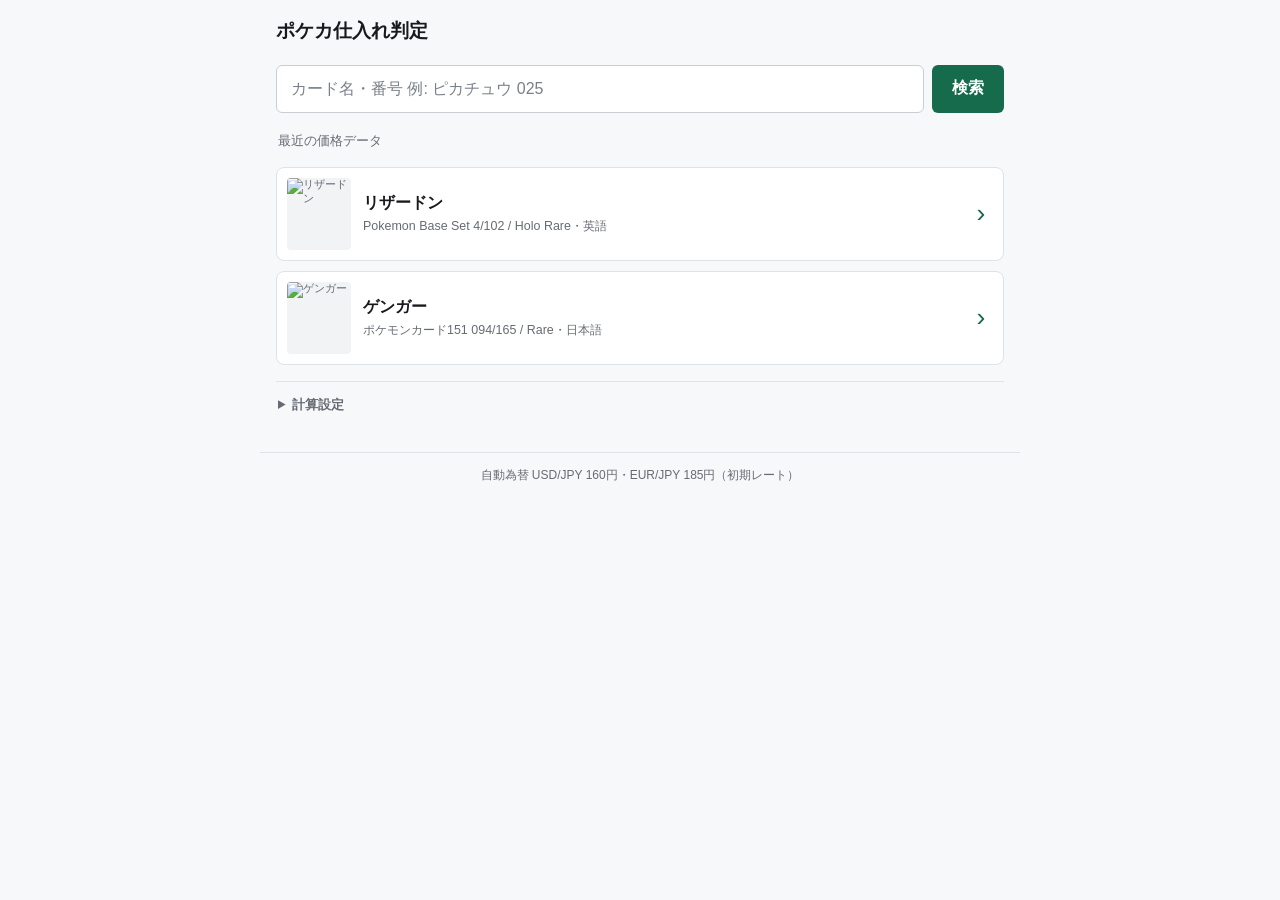
==== commit 8780f3c5: "feat(pokemon-market): add full search selection flow" ====
--- a/pokemon-market/index.html
+++ b/pokemon-market/index.html
@@ -8,7 +8,7 @@
   <title>ポケカ仕入れ判定</title>
   <link rel="icon" href="data:,">
   <link rel="manifest" href="manifest.webmanifest">
-  <link rel="stylesheet" href="styles.css?v=8">
+  <link rel="stylesheet" href="styles.css?v=11">
 </head>
 <body>
   <header class="app-header">
@@ -33,18 +33,28 @@
         </div>
       </form>
 
-      <div class="store-price-row">
-        <label for="purchasePriceInput">店頭価格</label>
-        <div class="store-price-input">
-          <span aria-hidden="true">円</span>
-          <input id="purchasePriceInput" type="number" min="0" step="1" inputmode="numeric" placeholder="500">
-        </div>
-      </div>
-
       <div class="result-toolbar">
         <p id="searchStatus" class="search-status" role="status">カードを検索してください</p>
         <button id="clearSearch" class="clear-search" type="button" hidden>クリア</button>
       </div>
+
+      <section id="selectionPanel" class="selection-panel" aria-label="選択したカード" hidden>
+        <article class="selected-card">
+          <div id="selectedCardSummary" class="selected-card-summary"></div>
+          <button id="chooseAnother" class="choose-another" type="button">選び直す</button>
+
+          <div class="store-price-row">
+            <label for="purchasePriceInput">仕入れ金額</label>
+            <div class="store-price-input">
+              <span aria-hidden="true">円</span>
+              <input id="purchasePriceInput" type="number" min="0" step="1" inputmode="numeric" placeholder="500">
+            </div>
+          </div>
+
+          <div id="selectedProfit" class="profit-strip" aria-label="種類別利益" aria-live="polite"></div>
+          <div id="selectedMarket" class="card-calculator"></div>
+        </article>
+      </section>
 
       <div id="cardList" class="card-list" aria-live="polite"></div>
     </section>
@@ -67,6 +77,6 @@
   </footer>
 
   <div id="notification" class="notification" role="status" aria-live="polite" aria-atomic="true"></div>
-  <script type="module" src="app.js?v=8"></script>
+  <script type="module" src="app.js?v=11"></script>
 </body>
 </html>
--- a/pokemon-market/styles.css
+++ b/pokemon-market/styles.css
@@ -21,6 +21,10 @@
   box-sizing: border-box;
 }
 
+[hidden] {
+  display: none !important;
+}
+
 html {
   background: var(--bg);
 }
@@ -207,7 +211,7 @@
 
 .card-list {
   display: grid;
-  gap: 8px;
+  gap: 6px;
 }
 
 .result-card {
@@ -217,15 +221,10 @@
   border-radius: 8px;
 }
 
-.result-card.expanded {
-  border-color: #aeb8b2;
-  box-shadow: var(--shadow);
-}
-
-.card-toggle {
+.card-select {
   display: grid;
   width: 100%;
-  min-height: 92px;
+  min-height: 82px;
   grid-template-columns: 64px minmax(0, 1fr) auto;
   align-items: center;
   gap: 12px;
@@ -292,19 +291,83 @@
   color: var(--muted);
 }
 
-.toggle-mark {
-  display: grid;
-  width: 28px;
-  height: 28px;
+.select-mark {
+  display: grid;
+  width: 24px;
+  height: 32px;
   place-items: center;
-  color: var(--muted);
-  font-size: 1.2rem;
-  transform: rotate(0deg);
-  transition: transform 160ms ease;
-}
-
-.expanded .toggle-mark {
-  transform: rotate(180deg);
+  color: var(--brand);
+  font-size: 1.65rem;
+  font-weight: 500;
+}
+
+.selection-panel {
+  margin-bottom: 12px;
+}
+
+.selected-card {
+  position: relative;
+  overflow: hidden;
+  background: var(--surface);
+  border: 2px solid color-mix(in srgb, var(--brand) 52%, var(--line));
+  border-radius: 8px;
+  box-shadow: var(--shadow);
+}
+
+.selected-card-summary {
+  display: grid;
+  min-height: 124px;
+  grid-template-columns: 88px minmax(0, 1fr);
+  align-items: center;
+  gap: 14px;
+  padding: 12px 92px 12px 12px;
+}
+
+.selected-card-summary .card-name,
+.selected-card-summary .card-meta {
+  overflow: visible;
+  text-overflow: clip;
+  white-space: normal;
+}
+
+.selected-card-thumb {
+  display: grid;
+  width: 88px;
+  height: 112px;
+  place-items: center;
+  overflow: hidden;
+  color: var(--muted);
+  background: var(--surface-muted);
+  border-radius: 4px;
+  font-size: 0.7rem;
+}
+
+.selected-card-thumb img {
+  width: 100%;
+  height: 100%;
+  object-fit: contain;
+}
+
+.choose-another {
+  position: absolute;
+  top: 10px;
+  right: 10px;
+  min-height: 44px;
+  padding: 0 8px;
+  color: var(--brand-dark);
+  background: transparent;
+  border: 0;
+  font-size: 0.78rem;
+  font-weight: 800;
+}
+
+.selected-card .store-price-row {
+  margin: 0;
+  padding: 12px;
+  background: transparent;
+  border: 0;
+  border-top: 1px solid var(--line);
+  border-radius: 0;
 }
 
 .profit-strip {
@@ -339,6 +402,13 @@
   overflow-wrap: anywhere;
   font-size: clamp(0.68rem, 2.7vw, 0.86rem);
   line-height: 1.3;
+}
+
+.profit-cell small {
+  color: var(--muted);
+  font-size: 0.68rem;
+  font-weight: 800;
+  line-height: 1.2;
 }
 
 .profit-cell.positive strong {
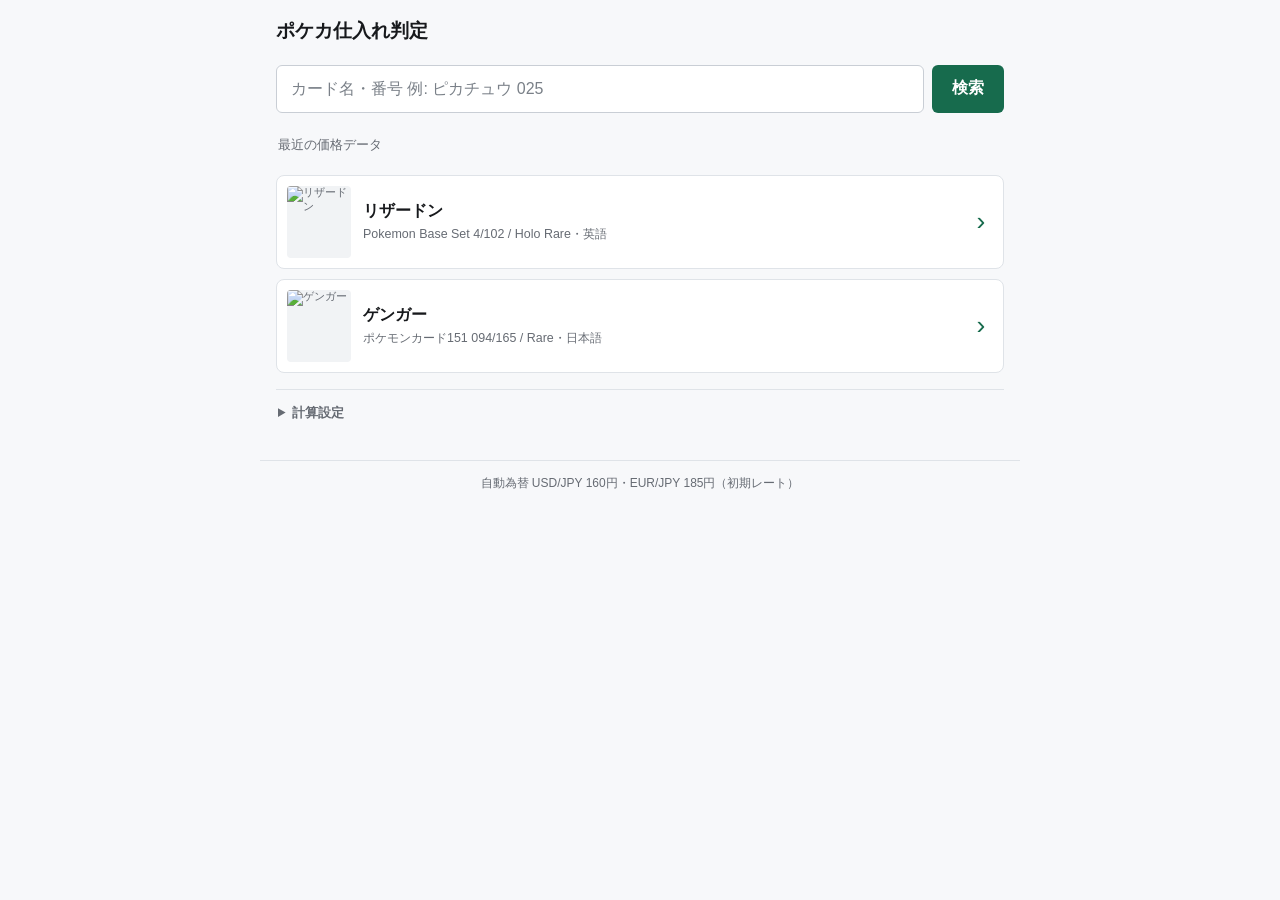
==== commit 70023299: "feat(pokemon-market): improve mobile card search" ====
--- a/pokemon-market/index.html
+++ b/pokemon-market/index.html
@@ -8,7 +8,7 @@
   <title>ポケカ仕入れ判定</title>
   <link rel="icon" href="data:,">
   <link rel="manifest" href="manifest.webmanifest">
-  <link rel="stylesheet" href="styles.css?v=11">
+  <link rel="stylesheet" href="styles.css?v=18">
 </head>
 <body>
   <header class="app-header">
@@ -21,21 +21,24 @@
       <form id="searchForm" class="search-form" role="search">
         <label class="visually-hidden" for="searchInput">カード名またはカード番号</label>
         <div class="search-row">
-          <input
-            id="searchInput"
-            class="search-input"
-            type="search"
-            enterkeyhint="search"
-            autocomplete="off"
-            placeholder="カード名・番号 例: ピカチュウ 025"
-          >
+          <div class="search-field">
+            <input
+              id="searchInput"
+              class="search-input"
+              type="search"
+              enterkeyhint="search"
+              autocomplete="off"
+              placeholder="カード名・番号 例: ピカチュウ 025"
+            >
+            <button id="clearSearch" class="clear-search" type="button" aria-label="検索語を消す" title="検索語を消す" hidden>×</button>
+          </div>
           <button class="search-button" type="submit">検索</button>
         </div>
       </form>
 
       <div class="result-toolbar">
         <p id="searchStatus" class="search-status" role="status">カードを検索してください</p>
-        <button id="clearSearch" class="clear-search" type="button" hidden>クリア</button>
+        <div id="rarityFilters" class="rarity-filters" role="group" aria-label="レアリティで絞り込む" hidden></div>
       </div>
 
       <section id="selectionPanel" class="selection-panel" aria-label="選択したカード" hidden>
@@ -77,6 +80,6 @@
   </footer>
 
   <div id="notification" class="notification" role="status" aria-live="polite" aria-atomic="true"></div>
-  <script type="module" src="app.js?v=11"></script>
+  <script type="module" src="app.js?v=18"></script>
 </body>
 </html>
--- a/pokemon-market/styles.css
+++ b/pokemon-market/styles.css
@@ -104,11 +104,16 @@
   gap: 8px;
 }
 
+.search-field {
+  position: relative;
+  min-width: 0;
+}
+
 .search-input {
   width: 100%;
   min-width: 0;
   min-height: 48px;
-  padding: 0 14px;
+  padding: 0 48px 0 14px;
   color: var(--text);
   background: var(--surface);
   border: 1px solid #c9ced5;
@@ -183,11 +188,11 @@
 }
 
 .result-toolbar {
-  display: flex;
-  min-height: 36px;
+  display: grid;
+  min-height: 44px;
+  grid-template-columns: auto minmax(0, 1fr);
   align-items: center;
-  justify-content: space-between;
-  gap: 12px;
+  gap: 8px;
   margin: 2px 2px 8px;
 }
 
@@ -199,19 +204,63 @@
 }
 
 .clear-search {
-  flex: none;
+  position: absolute;
+  top: 2px;
+  right: 2px;
+  display: grid;
+  width: 44px;
   min-height: 44px;
-  padding: 6px 0 6px 12px;
+  place-items: center;
+  padding: 0;
   color: var(--brand-dark);
   background: transparent;
   border: 0;
-  font-size: 0.84rem;
+  font-size: 1.4rem;
   font-weight: 700;
 }
 
+.rarity-filters {
+  display: flex;
+  min-width: 0;
+  justify-content: flex-end;
+  gap: 2px;
+}
+
+.rarity-filters button {
+  min-width: 44px;
+  min-height: 44px;
+  padding: 0 5px;
+  color: var(--brand-dark);
+  background: var(--surface);
+  border: 1px solid #b9c5bf;
+  border-radius: 5px;
+  font-size: 0.7rem;
+  font-weight: 800;
+  white-space: nowrap;
+}
+
+.rarity-filters button[aria-pressed="true"] {
+  color: #fff;
+  background: var(--brand);
+  border-color: var(--brand);
+  box-shadow: inset 0 0 0 2px #fff;
+}
+
 .card-list {
   display: grid;
   gap: 6px;
+}
+
+.show-more {
+  width: 100%;
+  min-height: 48px;
+  margin-top: 4px;
+  color: var(--brand-dark);
+  background: var(--surface);
+  border: 1px solid #b9c5bf;
+  border-radius: 6px;
+  font-size: 0.86rem;
+  font-weight: 800;
 }
 
 .result-card {
@@ -523,6 +572,51 @@
   border-radius: 8px;
   font-size: 0.88rem;
   line-height: 1.7;
+}
+
+.empty-reset {
+  display: block;
+  min-height: 44px;
+  margin: 12px auto 0;
+  padding: 0 14px;
+  color: #fff;
+  background: var(--brand);
+  border: 0;
+  border-radius: 5px;
+  font-weight: 800;
+}
+
+.market-links {
+  display: grid;
+  grid-template-columns: repeat(2, minmax(0, 1fr));
+  gap: 6px;
+  padding-top: 10px;
+}
+
+.market-links a {
+  display: grid;
+  min-height: 44px;
+  place-items: center;
+  padding: 6px 8px;
+  color: var(--brand-dark);
+  text-align: center;
+  background: var(--surface);
+  border: 1px solid #b9c5bf;
+  border-radius: 5px;
+  font-size: 0.76rem;
+  font-weight: 800;
+  line-height: 1.25;
+  text-decoration: none;
+}
+
+@media (max-width: 374px) {
+  .result-toolbar {
+    grid-template-columns: 1fr;
+  }
+
+  .rarity-filters {
+    justify-content: flex-start;
+  }
 }
 
 .loading-row {
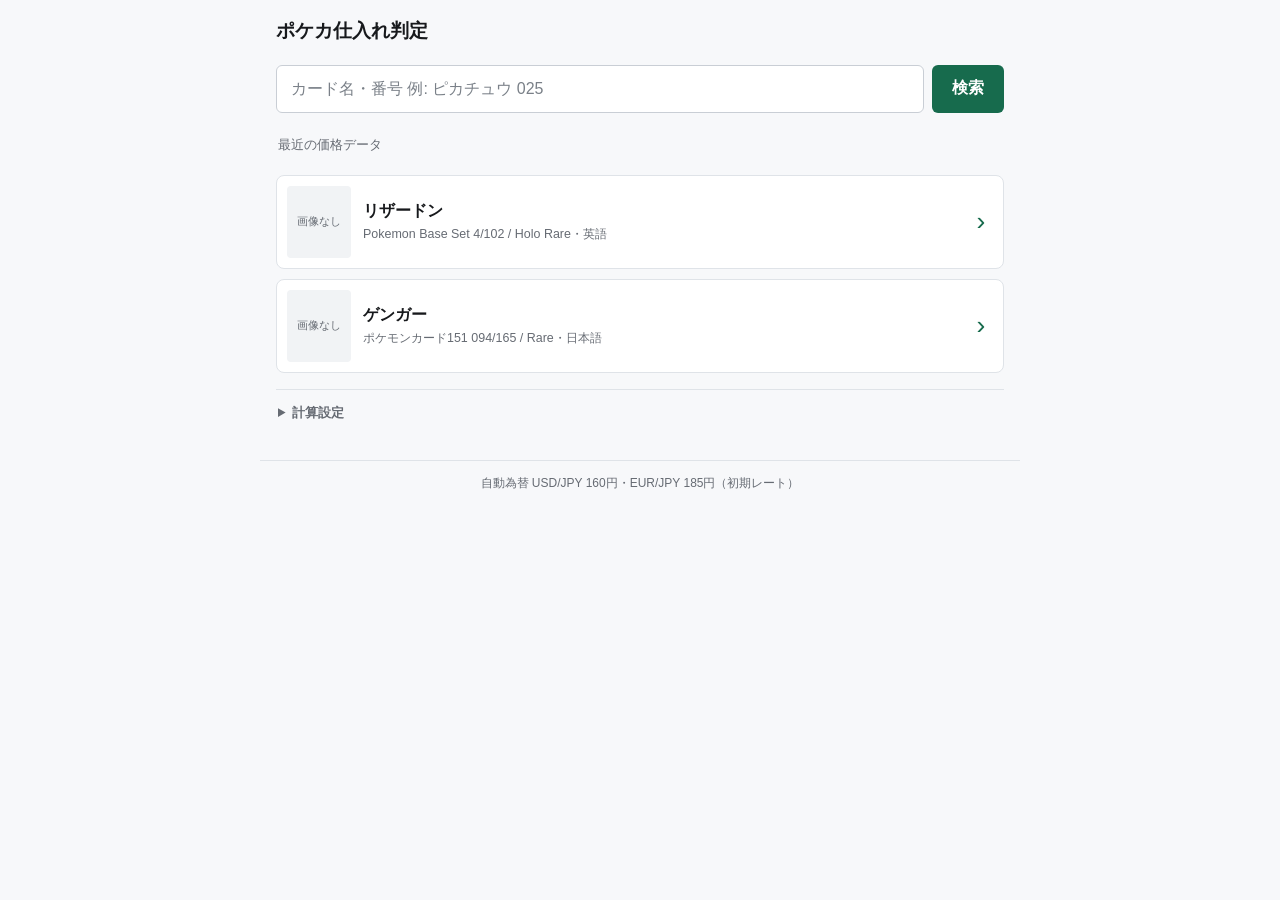
==== commit bc52ab9f: "feat(pokemon-market): add Japanese card index" ====
--- a/pokemon-market/index.html
+++ b/pokemon-market/index.html
@@ -8,7 +8,7 @@
   <title>ポケカ仕入れ判定</title>
   <link rel="icon" href="data:,">
   <link rel="manifest" href="manifest.webmanifest">
-  <link rel="stylesheet" href="styles.css?v=18">
+  <link rel="stylesheet" href="styles.css?v=20">
 </head>
 <body>
   <header class="app-header">
@@ -80,6 +80,6 @@
   </footer>
 
   <div id="notification" class="notification" role="status" aria-live="polite" aria-atomic="true"></div>
-  <script type="module" src="app.js?v=18"></script>
+  <script type="module" src="app.js?v=20"></script>
 </body>
 </html>
--- a/pokemon-market/styles.css
+++ b/pokemon-market/styles.css
@@ -300,6 +300,27 @@
   width: 100%;
   height: 100%;
   object-fit: contain;
+}
+
+.image-stack {
+  display: grid;
+  width: 100%;
+  height: 100%;
+  place-items: center;
+  color: var(--muted);
+  font-size: 0.68rem;
+}
+
+.image-stack > * {
+  grid-area: 1 / 1;
+}
+
+.image-stack img {
+  z-index: 1;
+  width: 100%;
+  height: 100%;
+  object-fit: contain;
+  background: var(--surface-muted);
 }
 
 .card-copy {
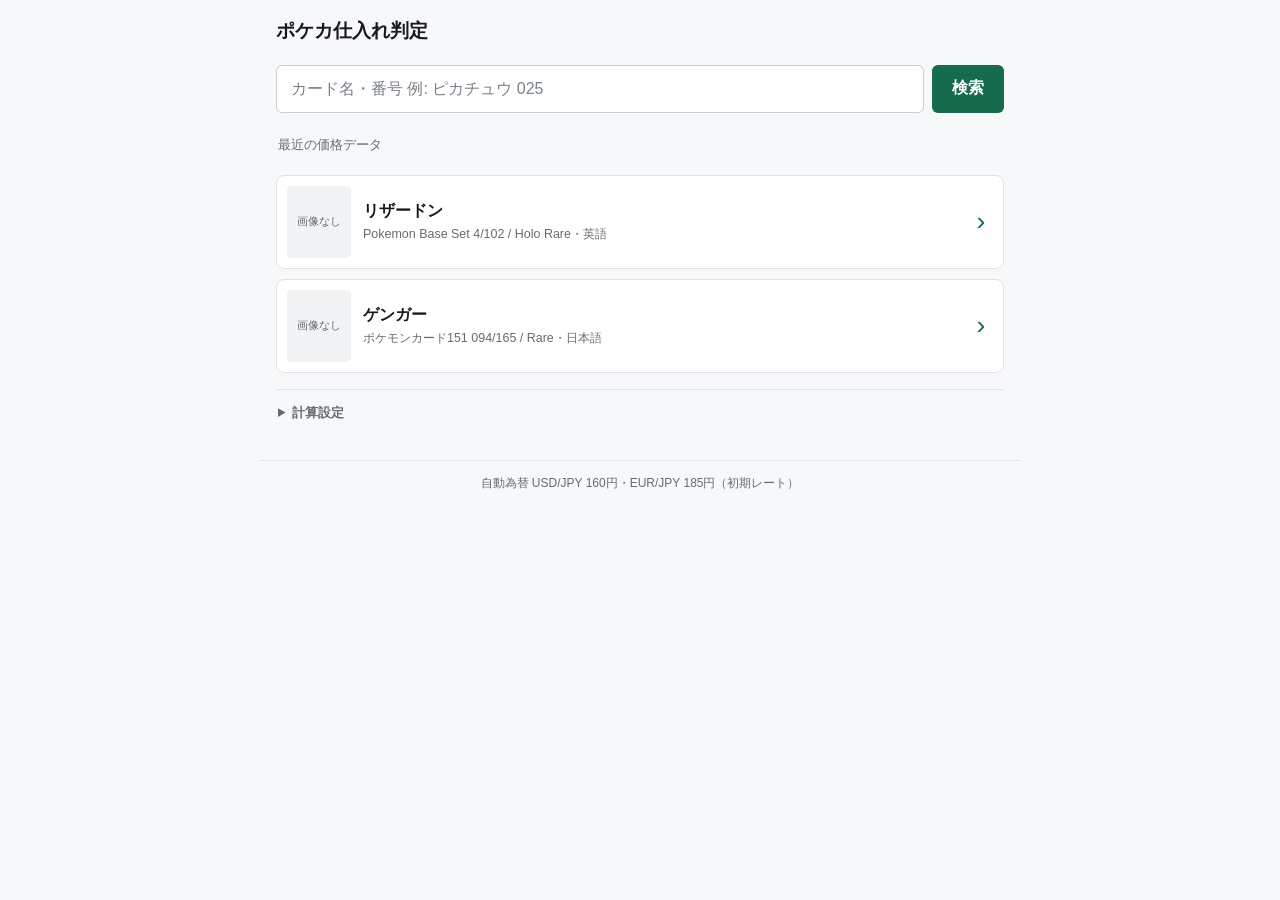
==== commit 9be6130d: "feat(pokemon-market): calculate reference profit" ====
--- a/pokemon-market/index.html
+++ b/pokemon-market/index.html
@@ -8,7 +8,7 @@
   <title>ポケカ仕入れ判定</title>
   <link rel="icon" href="data:,">
   <link rel="manifest" href="manifest.webmanifest">
-  <link rel="stylesheet" href="styles.css?v=20">
+  <link rel="stylesheet" href="styles.css?v=21">
 </head>
 <body>
   <header class="app-header">
@@ -80,6 +80,6 @@
   </footer>
 
   <div id="notification" class="notification" role="status" aria-live="polite" aria-atomic="true"></div>
-  <script type="module" src="app.js?v=20"></script>
+  <script type="module" src="app.js?v=21"></script>
 </body>
 </html>
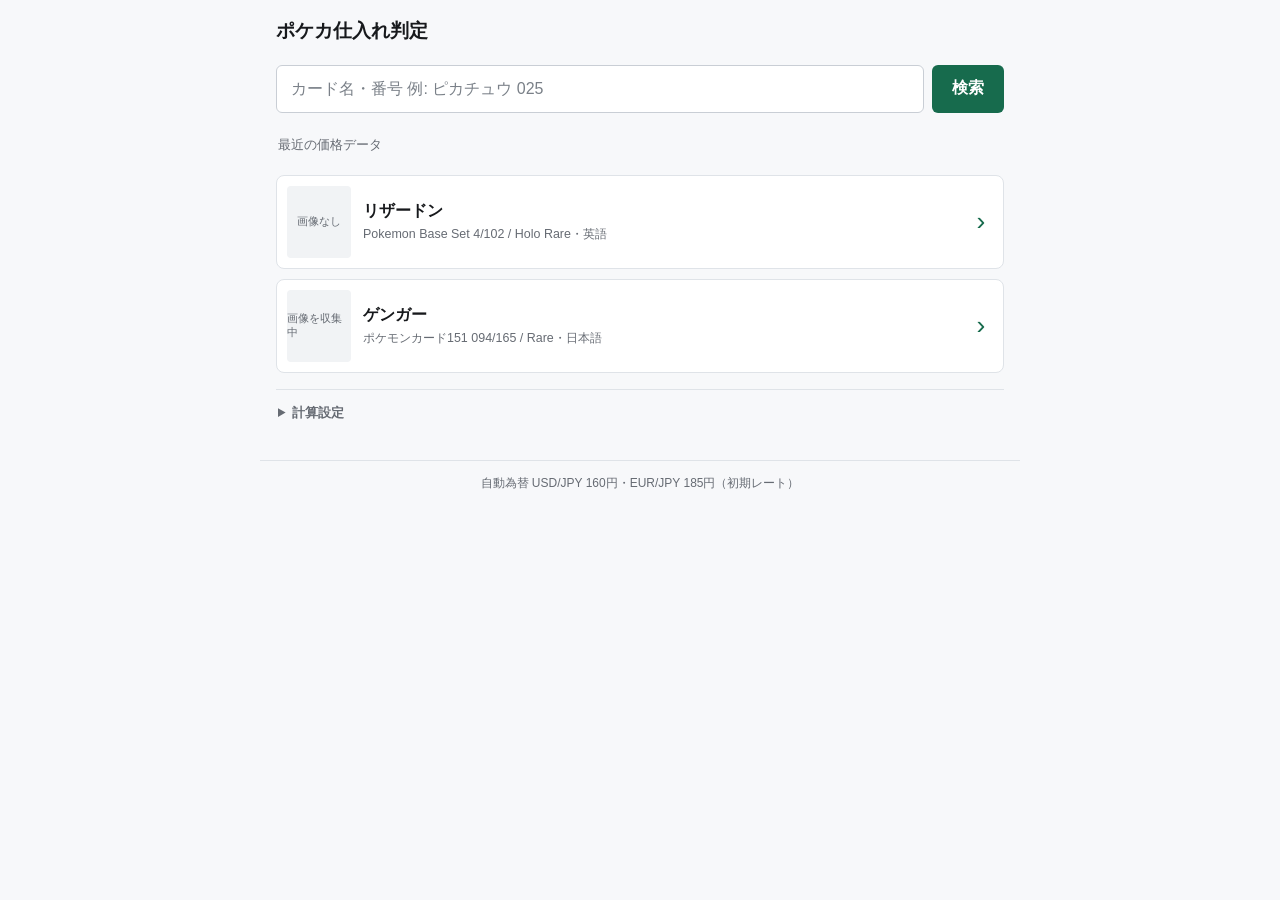
==== commit 2b1850c9: "feat(pokemon-market): add market evidence and cache" ====
--- a/pokemon-market/index.html
+++ b/pokemon-market/index.html
@@ -8,7 +8,7 @@
   <title>ポケカ仕入れ判定</title>
   <link rel="icon" href="data:,">
   <link rel="manifest" href="manifest.webmanifest">
-  <link rel="stylesheet" href="styles.css?v=21">
+  <link rel="stylesheet" href="styles.css?v=22">
 </head>
 <body>
   <header class="app-header">
@@ -45,6 +45,7 @@
         <article class="selected-card">
           <div id="selectedCardSummary" class="selected-card-summary"></div>
           <button id="chooseAnother" class="choose-another" type="button">選び直す</button>
+          <div id="selectedMarket" class="card-calculator"></div>
 
           <div class="store-price-row">
             <label for="purchasePriceInput">仕入れ金額</label>
@@ -55,7 +56,6 @@
           </div>
 
           <div id="selectedProfit" class="profit-strip" aria-label="種類別利益" aria-live="polite"></div>
-          <div id="selectedMarket" class="card-calculator"></div>
         </article>
       </section>
 
@@ -80,6 +80,6 @@
   </footer>
 
   <div id="notification" class="notification" role="status" aria-live="polite" aria-atomic="true"></div>
-  <script type="module" src="app.js?v=21"></script>
+  <script type="module" src="app.js?v=22"></script>
 </body>
 </html>
--- a/pokemon-market/styles.css
+++ b/pokemon-market/styles.css
@@ -495,8 +495,113 @@
 }
 
 .card-calculator {
-  padding: 0 10px 12px;
+  padding: 0;
   border-top: 1px solid var(--line);
+}
+
+.market-evidence {
+  display: grid;
+}
+
+.evidence-lane,
+.trend-panel {
+  display: grid;
+  grid-template-columns: minmax(104px, 0.72fr) minmax(0, 1.28fr);
+  align-items: center;
+  gap: 10px;
+  min-height: 62px;
+  padding: 10px 12px;
+  border-bottom: 1px solid var(--line);
+}
+
+.evidence-lane:first-child {
+  min-height: 76px;
+  background: #f7fbff;
+}
+
+.evidence-label {
+  color: var(--muted);
+  font-size: 0.76rem;
+  font-weight: 900;
+}
+
+.evidence-value {
+  display: grid;
+  justify-items: start;
+  gap: 2px;
+  min-width: 0;
+}
+
+.evidence-price {
+  color: var(--text);
+  font-size: 1.22rem;
+  line-height: 1.15;
+}
+
+.evidence-lane:first-child .evidence-price {
+  color: var(--brand-dark);
+  font-size: 1.45rem;
+}
+
+.evidence-shipping,
+.evidence-sold,
+.evidence-message {
+  color: var(--muted);
+  font-size: 0.76rem;
+  line-height: 1.4;
+}
+
+.evidence-sold strong {
+  color: var(--text);
+  font-size: 1.04rem;
+}
+
+.trend-content {
+  display: flex;
+  min-width: 0;
+  align-items: center;
+  justify-content: space-between;
+  gap: 10px;
+}
+
+.trend-sparkline {
+  width: min(120px, 70%);
+  height: 46px;
+  overflow: visible;
+}
+
+.trend-sparkline polyline {
+  fill: none;
+  stroke: var(--brand);
+  stroke-linecap: round;
+  stroke-linejoin: round;
+  stroke-width: 3;
+  vector-effect: non-scaling-stroke;
+}
+
+.trend-change {
+  font-size: 0.88rem;
+}
+
+.trend-change.up {
+  color: var(--positive);
+}
+
+.trend-change.down {
+  color: var(--negative);
+}
+
+.evidence-meta {
+  display: grid;
+  gap: 4px;
+  padding: 10px 12px 4px;
+  color: var(--muted);
+  font-size: 0.7rem;
+  line-height: 1.4;
+}
+
+.evidence-meta b {
+  color: var(--text);
 }
 
 .variant-list {
@@ -609,9 +714,9 @@
 
 .market-links {
   display: grid;
-  grid-template-columns: repeat(2, minmax(0, 1fr));
+  grid-template-columns: repeat(3, minmax(0, 1fr));
   gap: 6px;
-  padding-top: 10px;
+  padding: 8px 12px 12px;
 }
 
 .market-links a {
@@ -628,6 +733,19 @@
   font-weight: 800;
   line-height: 1.25;
   text-decoration: none;
+}
+
+@media (max-width: 374px) {
+  .evidence-lane,
+  .trend-panel {
+    grid-template-columns: minmax(90px, 0.65fr) minmax(0, 1.35fr);
+    gap: 8px;
+  }
+
+  .market-links a {
+    padding-inline: 4px;
+    font-size: 0.68rem;
+  }
 }
 
 @media (max-width: 374px) {
